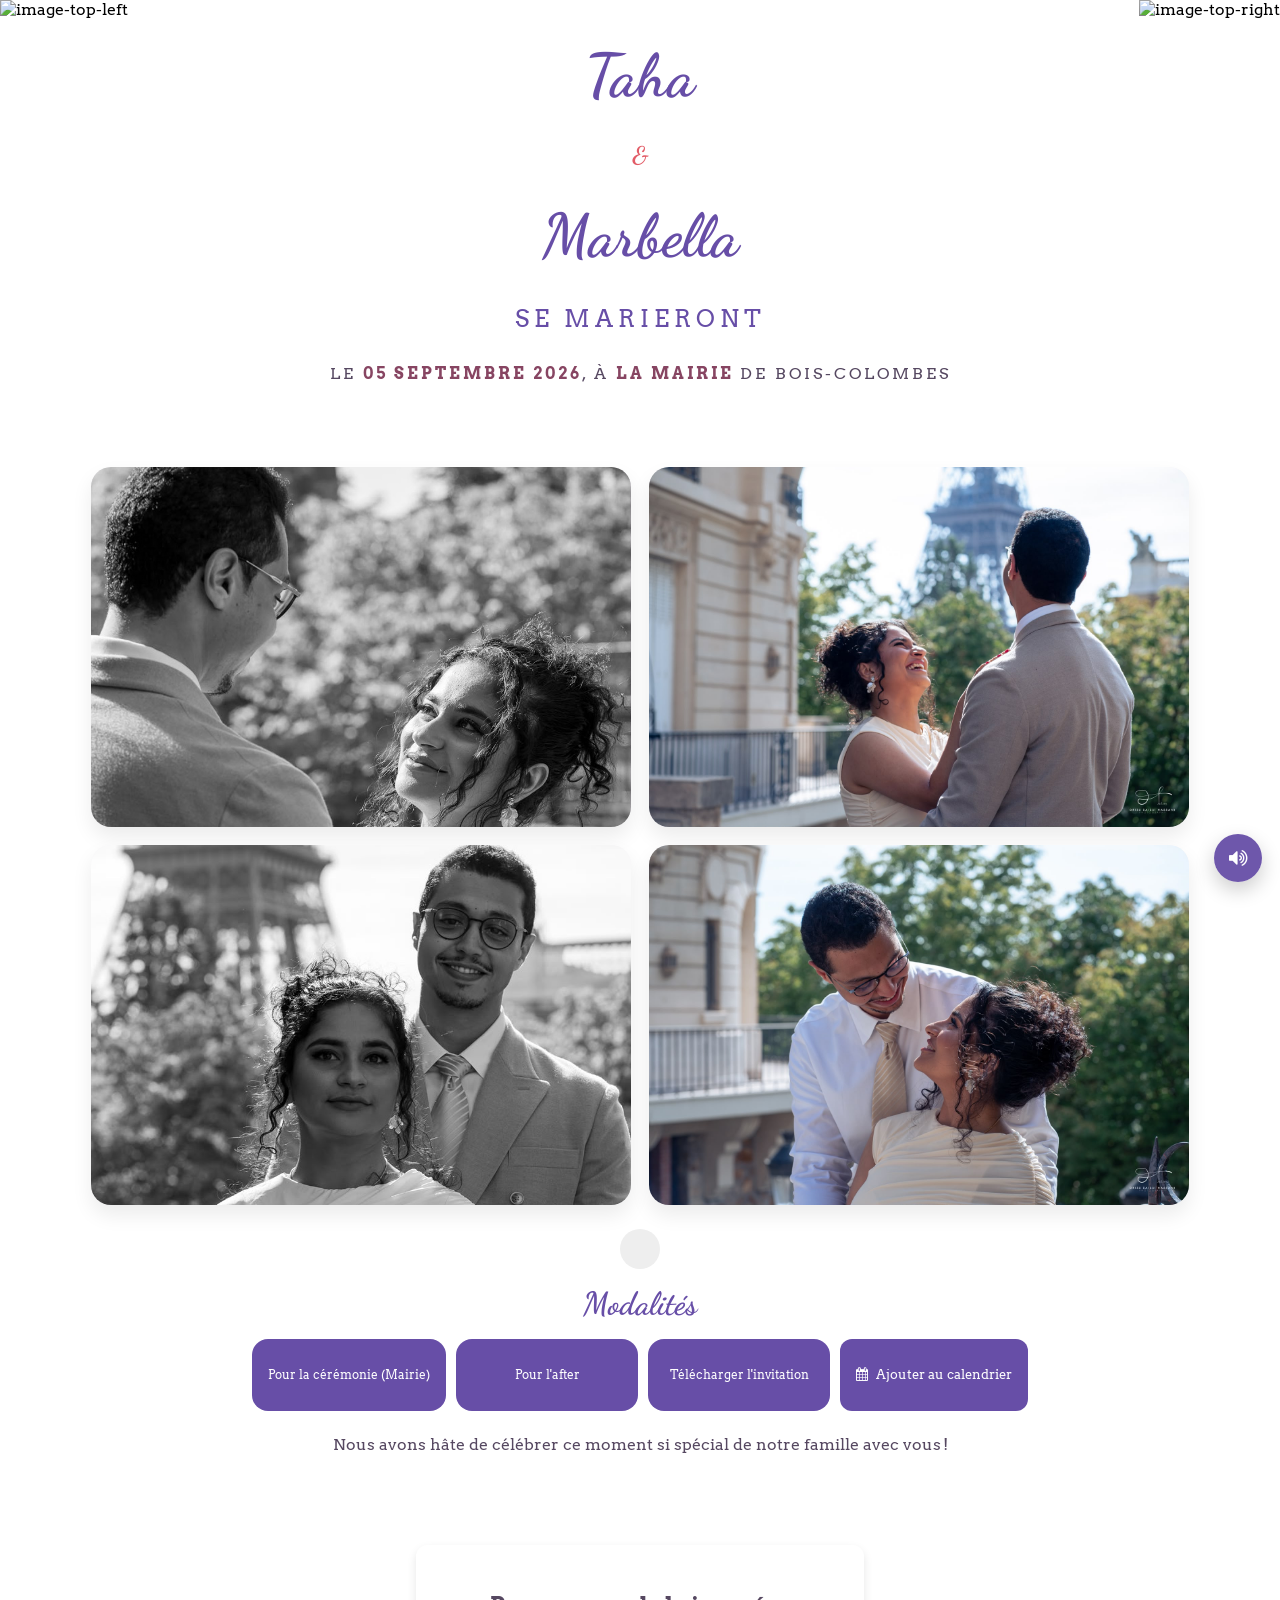
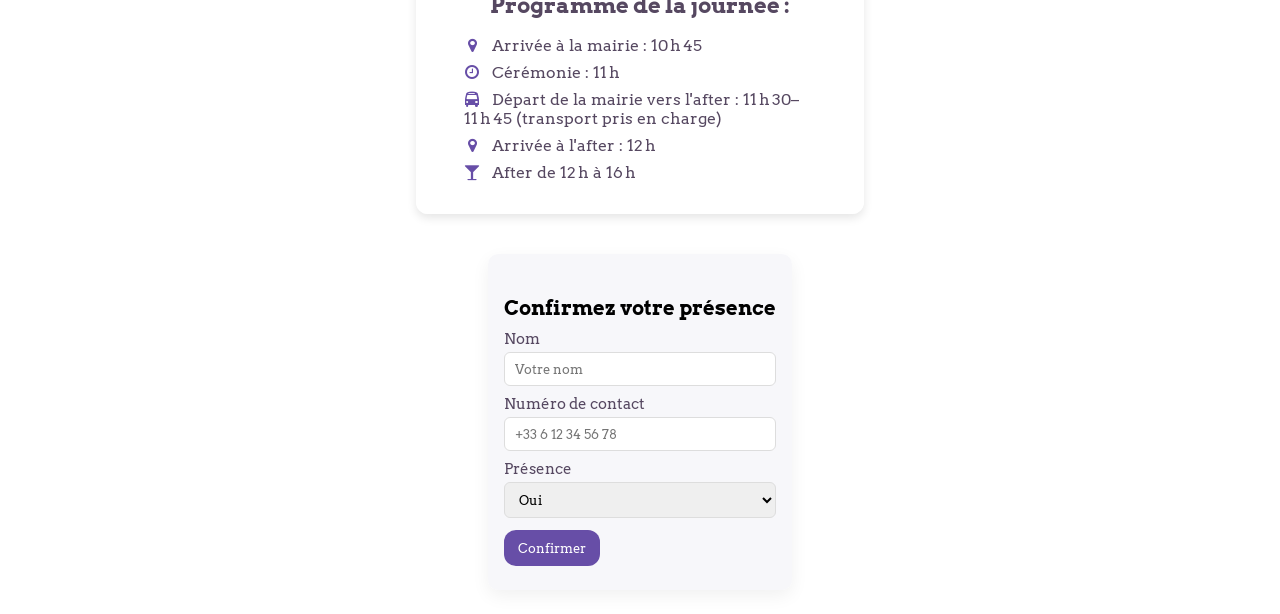
==== index.html @ 8bd746b9 "adding swipe effects for the pictures" ====
<!DOCTYPE html>
<html lang="en" >
   <head>
      <meta charset="UTF-8">
      <meta name="viewport" content="width=device-width, initial-scale=1.0">
      <link rel="shortcut icon" href="favicon.png" type="image/png"> 
      
      <title>Wedding Invitation | Nov 29 | Ashirwad Garden, Ranchi</title>

      <link href="https://fonts.googleapis.com/css?family=Arvo" rel="stylesheet">
      <link rel='stylesheet' href='https://fonts.googleapis.com/css?family=Dancing+Script&amp;display=swap'>
      <link rel="stylesheet" href="./css/style.css">
      <link rel="stylesheet" href="https://cdnjs.cloudflare.com/ajax/libs/font-awesome/4.7.0/css/font-awesome.min.css">
      <!-- Set this to your deployed Google Apps Script Web App URL or form endpoint -->
      <script>window.RSVP_ENDPOINT=''; /* paste your endpoint URL here after deployment */</script>
   </head>
   <body>
      <!-- partial:index.partial.html -->
      <div class="sakura-falling"></div>
      <img src="https://i.imgur.com/dGOOfnA.png" alt="image-top-right" class="top-right-decoration">
      <img src="https://i.imgur.com/t6ffnbn.png" alt="image-top-left" class="top-left-decoration"> 
      <section id="media"></section>
      <div class="wrap">
         <div class="title">
            <h1>Taha </h1>
            <h2>&</h2>
            <h1>Marbella</h1>
            <h3>se marieront</h3>
            <p>
               le <span class="date">05 Septembre 2026</span></29>, à <span class="place">la mairie </span> de Bois-Colombes        
            </p>
         </div>
      </div>
      <section class="photo-collage" aria-label="Collage des photos">
        <div class="collage-grid">
          <figure class="tile item-1"><img src="assets/img/our pics/WhatsApp%20Image%202026-08-11%20at%2015.45.39%20(1).jpeg" alt="Taha & Marbella" data-caption="Taha & Marbella"></figure>
          <figure class="tile item-2"><img src="assets/img/our pics/WhatsApp%20Image%202026-08-11%20at%2015.45.39%20(2).jpeg" alt="Taha & Marbella" data-caption="Taha & Marbella"></figure>
          <figure class="tile item-3"><img src="assets/img/our pics/WhatsApp%20Image%202026-08-11%20at%2015.45.39%20(3).jpeg" alt="Taha & Marbella" data-caption="Taha & Marbella"></figure>
          <figure class="tile item-4"><img src="assets/img/our pics/WhatsApp%20Image%202026-08-11%20at%2015.45.39%20(6).jpeg" alt="Taha & Marbella" data-caption="Taha & Marbella"></figure>
        </div>
      </section>
      <div id="time" role="status" aria-live="polite"></div>
      <p class="dance-med">
         Modalités
      </p>
      <div class="actions">
        <a class="venue" href="https://maps.app.goo.gl/y6X3sPoEUTNgAKXW9" target="_blank">Pour la cérémonie (Mairie)</a>
        <a class="venue" href="https://maps.app.goo.gl/P6CNYFRPGuBasNYU7" target="_blank">Pour l'after</a>
        <a class="venue" href="https://github.com/tnoumar/Wedding-Invitation/raw/master/assets/Save the date.pdf" download="Invitation | 23 Nov | Hope to see you there!">Télécharger l'invitation</a>
        <button id="calendar-download" type="button" class="btn venue"><i class="fa fa-calendar"></i> Ajouter au calendrier</button>
      </div>
      <p class="footer">
         Nous avons hâte de célébrer ce moment si spécial de notre famille avec vous !
                  <span></span>
      </p>
      <div class="music">
            <audio src="./assets/mp3/song.mp3" id="my_audio" loop="loop" autoplay></audio>
            <div class="controls" aria-hidden="false">
               <button id="toggle-music" class="btn audio-toggle" type="button" aria-pressed="true" aria-label="Arrêter la musique"><i class="fa fa-volume-up"></i></button>
            </div>
      </div>
         <!-- Invitation modal -->
         <div id="invitation-modal" class="modal" aria-hidden="true">
            <div class="modal-content" role="dialog" aria-modal="true" aria-label="Invitation preview">
               <button class="modal-close" id="modal-close" aria-label="Close invitation">×</button>
               <div class="modal-body">
                  <img id="inv-img" src="invitation/invitation%20card.jpeg" alt="Invitation preview">
               </div>
               <div class="modal-actions">
                  <a id="download-invite" href="invitation/Sonali%20%26%20Gagan.pdf" download class="btn">Download PDF</a>
                  <button id="print-invite" class="btn">Print</button>
               </div>
            </div>
         </div>
      <!-- schedule bullet points replacing happiness section -->
      <div class="schedule">
        <h4>Programme de la journée :</h4>
        <ul>
          <li><i class="fa fa-map-marker"></i> Arrivée à la mairie : 10 h 45</li>
          <li><i class="fa fa-clock-o"></i> Cérémonie : 11 h</li>
          <li><i class="fa fa-bus"></i> Départ de la mairie vers l'after : 11 h 30–11 h 45 (transport pris en charge)</li>
          <li><i class="fa fa-map-marker"></i> Arrivée à l'after : 12 h</li>
          <li><i class="fa fa-glass"></i> After de 12 h à 16 h</li>
        </ul>
      </div>
         <!-- RSVP form -->
         <div class="rsvp" id="rsvp">
            <h4>Confirmez votre présence</h4>
            <!-- Netlify form: name and data-netlify attributes enable Netlify Forms capture -->
            <form id="rsvp-form" name="rsvp" method="POST" action="/?success=true" data-netlify="true" data-netlify-honeypot="bot-field">
               <input type="hidden" name="form-name" value="rsvp">
               <input type="hidden" name="date" id="rsvp-date" value="">
               <!-- honeypot field for bots (Netlify) -->
               <p style="display:none"><label>Don’t fill this out if you're human: <input name="bot-field"></label></p>
               <label for="rsvp-name">Nom</label>
               <input type="text" id="rsvp-name" name="name" required placeholder="Votre nom">

               <label for="rsvp-phone">Numéro de contact</label>
               <input type="tel" id="rsvp-phone" name="phone" required placeholder="+33 6 12 34 56 78">

               <label for="rsvp-attending">Présence</label>
               <select id="rsvp-attending" name="attending">
                  <option value="yes">Oui</option>
                  <option value="no">Non</option>
               </select>

               <div style="margin-top:12px;">
                  <button type="submit" class="btn">Confirmer</button>
               </div>
            </form>
            <div id="rsvp-msg" role="status" aria-live="polite" style="margin-top:8px;color:#145689;font-weight:700"></div>

         </div>

         <!-- Responses modal -->
         <div id="responses-modal" class="modal" aria-hidden="true">
            <div class="modal-content" role="dialog" aria-modal="true" aria-label="Réponses RSVP">
               <button class="modal-close" id="responses-close" aria-label="Fermer les réponses">×</button>
               <div class="modal-body">
                  <table id="responses-table" style="width:100%;border-collapse:collapse">
                     <thead>
                        <tr>
                           <th style="text-align:left;padding:8px">Nom</th>
                           <th style="text-align:left;padding:8px">Téléphone</th>
                           <th style="text-align:left;padding:8px">Présence</th>
                           <th style="text-align:left;padding:8px">Date</th>
                        </tr>
                     </thead>
                     <tbody></tbody>
                  </table>
               </div>
            </div>
         </div>
      <!-- partial -->
      <script src='https://cdnjs.cloudflare.com/ajax/libs/jquery/3.4.1/jquery.min.js'></script>
      <script src='https://cdn.jsdelivr.net/gh/timoschaefer/jQuery-Sakura/jquery-sakura.min.js'></script>
      <script src="./js/script.js"></script>
   </body>


</html>
---- css/style.css ----
@-webkit-keyframes fall {
	0% {
		opacity: 0.9;
		top: 0
	}
	100% {
		opacity: 0.2;
		top: 100%
	}
}

@keyframes fall {
	0% {
		opacity: 0.9;
		top: 0
	}
	100% {
		opacity: 0.2;
		top: 100%
	}
}

@-webkit-keyframes blow-soft-left {
	0% {
		margin-left: 0
	}
	100% {
		margin-left: -50%
	}
}

@keyframes blow-soft-left {
	0% {
		margin-left: 0
	}
	100% {
		margin-left: -50%
	}
}

@-webkit-keyframes blow-medium-left {
	0% {
		margin-left: 0
	}
	100% {
		margin-left: -100%
	}
}

@keyframes blow-medium-left {
	0% {
		margin-left: 0
	}
	100% {
		margin-left: -100%
	}
}

@-webkit-keyframes blow-soft-right {
	0% {
		margin-left: 0
	}
	100% {
		margin-left: 50%
	}
}

@keyframes blow-soft-right {
	0% {
		margin-left: 0
	}
	100% {
		margin-left: 50%
	}
}

@-webkit-keyframes blow-medium-right {
	0% {
		margin-left: 0
	}
	100% {
		margin-left: 100%
	}
}

@keyframes blow-medium-right {
	0% {
		margin-left: 0
	}
	100% {
		margin-left: 100%
	}
}

@-webkit-keyframes sway-0 {
	0% {
		-webkit-transform: rotate(-5deg)
	}
	40% {
		-webkit-transform: rotate(28deg)
	}
	100% {
		-webkit-transform: rotate(3deg)
	}
}

@keyframes sway-0 {
	0% {
		-ms-transform: rotate(-5deg);
		transform: rotate(-5deg)
	}
	40% {
		-ms-transform: rotate(28deg);
		transform: rotate(28deg)
	}
	100% {
		-ms-transform: rotate(3deg);
		transform: rotate(3deg)
	}
}

@-webkit-keyframes sway-1 {
	0% {
		-webkit-transform: rotate(10deg)
	}
	40% {
		-webkit-transform: rotate(43deg)
	}
	100% {
		-webkit-transform: rotate(15deg)
	}
}

@keyframes sway-1 {
	0% {
		-ms-transform: rotate(10deg);
		transform: rotate(10deg)
	}
	40% {
		-ms-transform: rotate(43deg);
		transform: rotate(43deg)
	}
	100% {
		-ms-transform: rotate(15deg);
		transform: rotate(15deg)
	}
}

@-webkit-keyframes sway-2 {
	0% {
		-webkit-transform: rotate(15deg)
	}
	40% {
		-webkit-transform: rotate(56deg)
	}
	100% {
		-webkit-transform: rotate(22deg)
	}
}

@keyframes sway-2 {
	0% {
		-ms-transform: rotate(15deg);
		transform: rotate(15deg)
	}
	40% {
		-ms-transform: rotate(56deg);
		transform: rotate(56deg)
	}
	100% {
		-ms-transform: rotate(22deg);
		transform: rotate(22deg)
	}
}

@-webkit-keyframes sway-3 {
	0% {
		-webkit-transform: rotate(25deg)
	}
	40% {
		-webkit-transform: rotate(74deg)
	}
	100% {
		-webkit-transform: rotate(37deg)
	}
}

@keyframes sway-3 {
	0% {
		-ms-transform: rotate(25deg);
		transform: rotate(25deg)
	}
	40% {
		-ms-transform: rotate(74deg);
		transform: rotate(74deg)
	}
	100% {
		-ms-transform: rotate(37deg);
		transform: rotate(37deg)
	}
}

@-webkit-keyframes sway-4 {
	0% {
		-webkit-transform: rotate(40deg)
	}
	40% {
		-webkit-transform: rotate(68deg)
	}
	100% {
		-webkit-transform: rotate(25deg)
	}
}

@keyframes sway-4 {
	0% {
		-ms-transform: rotate(40deg);
		transform: rotate(40deg)
	}
	40% {
		-ms-transform: rotate(68deg);
		transform: rotate(68deg)
	}
	100% {
		-ms-transform: rotate(25deg);
		transform: rotate(25deg)
	}
}

@-webkit-keyframes sway-5 {
	0% {
		-webkit-transform: rotate(50deg)
	}
	40% {
		-webkit-transform: rotate(78deg)
	}
	100% {
		-webkit-transform: rotate(40deg)
	}
}

@keyframes sway-5 {
	0% {
		-ms-transform: rotate(50deg);
		transform: rotate(50deg)
	}
	40% {
		-ms-transform: rotate(78deg);
		transform: rotate(78deg)
	}
	100% {
		-ms-transform: rotate(40deg);
		transform: rotate(40deg)
	}
}

@-webkit-keyframes sway-6 {
	0% {
		-webkit-transform: rotate(65deg)
	}
	40% {
		-webkit-transform: rotate(92deg)
	}
	100% {
		-webkit-transform: rotate(58deg)
	}
}

@keyframes sway-6 {
	0% {
		-ms-transform: rotate(65deg);
		transform: rotate(65deg)
	}
	40% {
		-ms-transform: rotate(92deg);
		transform: rotate(92deg)
	}
	100% {
		-ms-transform: rotate(58deg);
		transform: rotate(58deg)
	}
}

@-webkit-keyframes sway-7 {
	0% {
		-webkit-transform: rotate(72deg)
	}
	40% {
		-webkit-transform: rotate(118deg)
	}
	100% {
		-webkit-transform: rotate(68deg)
	}
}

@keyframes sway-7 {
	0% {
		-ms-transform: rotate(72deg);
		transform: rotate(72deg)
	}
	40% {
		-ms-transform: rotate(118deg);
		transform: rotate(118deg)
	}
	100% {
		-ms-transform: rotate(68deg);
		transform: rotate(68deg)
	}
}

@-webkit-keyframes sway-8 {
	0% {
		-webkit-transform: rotate(94deg)
	}
	40% {
		-webkit-transform: rotate(136deg)
	}
	100% {
		-webkit-transform: rotate(82deg)
	}
}

@keyframes sway-8 {
	0% {
		-ms-transform: rotate(94deg);
		transform: rotate(94deg)
	}
	40% {
		-ms-transform: rotate(136deg);
		transform: rotate(136deg)
	}
	100% {
		-ms-transform: rotate(82deg);
		transform: rotate(82deg)
	}
}

.sakura {
	/* background: -webkit-linear-gradient(120deg, rgba(255, 255, 255, 0.6), rgba(255, 255, 255, 0.9));
    background: linear-gradient(120deg, rgba(255, 255, 255, 0.6), rgba(255, 255, 255, 0.9));*/
	background: red;
	pointer-events: none;
	position: absolute
}

.sakura {
	background: #674ea7;
}


/*******************************/

body {
	font-family: Arial, Helvetica, Sans-serif;
}

img {
	max-width: 100%;
	height: auto;
}

@media (max-width:900px) {
	img {
		max-width: 30%;
	}
}

.top-right-decoration {
	position: absolute;
	top: 0;
	right: 0;
	display: block;
}

.top-left-decoration {
	position: absolute;
	top: 0;
	left: 0;
	display: block;
}

.title h1 {
	font-family: 'Dancing Script', cursive;
	font-weight: bold;
	font-style: normal;
	font-size: 60px;
	margin: 32px 0;
	color: #674ea7;
}

.title h2 {
	font-family: 'Dancing Script', cursive;
	font-weight: bold;
	font-style: normal;
	margin: 0;
	padding: 0;
	font-size: 24px;
	color: #e25c67;
	line-height: 1;
}

.dance-med {
	font-family: 'Dancing Script', cursive;
	font-weight: bolder;
	font-style: normal;
	font-size: 32px;
	color: #674ea7;
	margin: 16px;
	text-align: center;
}

.title h3 {
	font-weight: 300;
	text-transform: uppercase;
	letter-spacing: 5px;
	font-size: 24px;
	color: #674ea7;
	margin-top: 5px;
}

.title p {
	color: #564861;
	margin: 30px 0 20px;
	text-transform: uppercase;
	letter-spacing: 3px;
	font-size: 16px;
}

.wrap {
	display: -webkit-flex;
	display: flex;
	-webkit-flex-wrap: wrap;
	flex-wrap: wrap;
	-webkit-justify-content: center;
	justify-content: center;
	-webkit-align-items: center;
	align-items: center;
	width: 100%;
	max-width: 1200px;
	padding: 0 16px;
	box-sizing: border-box;
	text-align: center;
}


/** **/

* {
	/* margin: 0;
    padding: 0; */
	font-family: 'Arvo', serif;
}

body {
	display: flex;
	justify-content: center;
	align-items: center;
	/* height: 100vh;
    width: 100%; */
	flex-direction: column;
}

.title {
	margin-bottom: 40px;
}

#time {
	width: auto;
	height: auto;
	padding: 20px;
	background-color: #eee;
	border-radius: 20px;
	font-size: 16px;
}

.venue {
	display: inline-flex;
	align-items: center;
	justify-content: center;
	gap: 8px;
	width: auto;
	height: auto;
	background-color: #674ea7;
	border-radius: 16px;
	text-align: center;
	color: #fff;
	padding: 12px 16px;
	margin-right: 0;
	min-width: 145px;
}

.venue a {
	text-decoration: none;
	color: #fff;
}

.container {
	display: grid;
	grid-template-columns: 1fr 1fr;
	border-radius: 10px;
	overflow: hidden;
}

.block {
	width: 180px;
	height: 160px;
	display: flex;
	justify-content: center;
	align-items: center;
	text-align: center;
	color: #fff;
}

.days {
	background: linear-gradient(90deg, #b33a46, #9b313c);
}

.hours {
	background: linear-gradient(90deg, #a7c3cd, #90a9b2);
}

.minutes {
	background-color: #874562;
}

.seconds {
	background-color: #145689;
}

.date {
	color: #874562;
	font-weight: 900;
}

.place {
	color: #874562;
	font-weight: 900;
}

.footer {
	color: #564861;
	text-align: center;
	font-size: 16px;
	margin: 24px;
}

.phone {
	color: #874562
}

.end-msg {
	width: auto;
	height: auto;
	padding: 12px;
	background: linear-gradient(90deg, #b33a46, #9b313c);
	border-radius: 20px;
	font-size: 14px;
	color: #fff;
	font-size: 24px;
}

a {
	text-decoration: none;
}

.happiness {
	color: #874562;
	font-size: 24px;
	font-weight: bold;
	text-align: center;
	margin-bottom: 24px;
}

.twitter {
	color: #874562;
}

.music {
	display: block;
	margin: 12px 0;
	text-align: center;
}

.music audio {
	display: none; /* hide native audio UI, we provide play button */
}

.controls {
	display: inline-flex;
	gap: 8px;
	align-items: center;
	justify-content: center;
	margin-top: 8px;
}

.btn {
	background: #674ea7;
	color: #fff;
	border: none;
	padding: 10px 14px;
	border-radius: 12px;
	cursor: pointer;
	font-family: 'Arvo', serif;
	transition: transform 0.18s ease, background 0.18s ease, box-shadow 0.18s ease;
}

.btn:hover,
.venue:hover,
.audio-toggle:hover {
	transform: translateY(-1px);
	box-shadow: 0 12px 22px rgba(103, 78, 167, 0.18);
}

.audio-toggle {
	position: fixed;
	bottom: 18px;
	right: 18px;
	width: 48px;
	height: 48px;
	padding: 0;
	border-radius: 50%;
	background: rgba(103, 78, 167, 0.95);
	box-shadow: 0 8px 20px rgba(0, 0, 0, 0.2);
	font-size: 20px;
	display: flex;
	align-items: center;
	justify-content: center;
}

.audio-toggle i {
	color: #fff;
}

.audio-toggle:hover {
	transform: scale(1.05);
}

.audio-toggle:focus {
	outline: 3px solid rgba(255,255,255,0.5);
}

.btn:focus {
	outline: 3px solid rgba(103,78,167,0.25);
}

.play-btn {
	background: linear-gradient(90deg, #e25c67, #b33a46);
}

/* Modal styles */
.modal {
	position: fixed;
	inset: 0;
	display: none;
	align-items: center;
	justify-content: center;
	background: rgba(0,0,0,0.5);
	z-index: 1000;
}

.modal[aria-hidden="false"] {
	display: flex;
}

.modal-content {
	background: #fff;
	border-radius: 8px;
	max-width: 90%;
	max-height: 90%;
	padding: 12px;
	box-shadow: 0 10px 30px rgba(0,0,0,0.3);
	position: relative;
	overflow: auto;
}

.modal-close {
	position: absolute;
	right: 8px;
	top: 8px;
	background: transparent;
	border: none;
	font-size: 24px;
	cursor: pointer;
}

.modal-body img {
	max-width: 100%;
	height: auto;
	display: block;
	margin: 0 auto 12px;
}

.modal-actions {
	display: flex;
	gap: 8px;
	justify-content: center;
	margin-top: 8px;
}

/* Device preview helper classes — simulate widths */
.preview-phone .wrap,
.preview-phone .modal-content {
	width: 360px;
	max-width: 90%;
}

.preview-tablet .wrap,
.preview-tablet .modal-content {
	width: 768px;
	max-width: 90%;
}

.preview-desktop .wrap,
.preview-desktop .modal-content {
	width: 1024px;
	max-width: 100%;
}

.actions {
	display: flex;
	flex-wrap: wrap;
	justify-content: center;
	gap: 10px;
	font-size: 12px;
	letter-spacing: 0pt;
}

.actions > a,
.actions > button {
	display: inline-flex;
	align-items: center;
	justify-content: center;
	gap: 8px;
 	min-width: 150px;
 	max-width: 280px;
 	flex: 0 0 auto;
 	width: auto;
 	text-decoration: none;
 	padding: 12px 16px;
 	line-height: 1.3;
 	min-height: 48px;
}

.actions > a,
.actions > button {
	background: #674ea7;
	color: #fff;
}

.actions > a:hover,
.actions > button:hover {
	transform: translateY(-1px);
}

/* schedule section styling */
.schedule {
    background: rgba(255,255,255,0.9);
    padding: 16px 24px;
    border-radius: 12px;
    max-width: 400px;
    margin: 24px auto;
    box-shadow: 0 4px 10px rgba(0,0,0,0.1);
    font-family: 'Dancing Script', cursive;
    color: #564861;
}

.schedule h4 {
    margin-bottom: 12px;
    font-size: 1.4em;
    text-align: center;
}

.schedule ul {
    list-style: none;
    padding: 0;
}

.schedule li {
    /* icons are inline now; add left padding for spacing */
    padding-left: 24px;
    margin-bottom: 8px;
    list-style: none;
}

.schedule li i.fa {
    margin-right: 8px;
    color: #674ea7;
    width: 16px;
    text-align: center;
}
/* Photo collage styles */
.photo-collage {
	max-width: 1100px;
    margin: 24px auto;
    padding: 0 12px;
    color: #564861;
}

.photo-collage h4 {
    font-size: 1.9rem;
    text-align: center;
    margin-bottom: 18px;
    color: #674ea7;
    font-family: 'Dancing Script', cursive;
}

.collage-grid {
	display: grid;
	grid-template-columns: repeat(auto-fit, minmax(240px, 1fr));
	gap: 12px;
	align-items: start;
}

figure.tile,
.tile {
    margin: 0;
    padding: 0;
    overflow: hidden;
    border-radius: 20px;
    background: #f9f7fb;
    box-shadow: 0 10px 20px rgba(0,0,0,0.08);
}

.tile img {
    width: 100%;
    height: auto;
    display: block;
    transition: transform 0.4s ease;
}

.tile:hover img {
    transform: scale(1.05);
}

.item-1,
.item-2,
.item-3,
.item-4 {
    grid-column: auto !important;
    grid-row: auto !important;
}

@media (max-width: 780px) {
    .collage-grid {
        grid-template-columns: 1fr;
    }
}

@media (min-width: 900px) {
	.collage-grid {
		grid-template-columns: repeat(2, minmax(320px, 1fr));
		gap: 18px;
	}
	.tile img {
		object-fit: cover;
		width: 100%;
		height: 360px;
		min-height: 360px;
		max-height: 360px;
	}
}

/* Ensure collage images override the global `img` sizing on small screens
   (there's a global `img { max-width:30% }` for decorative images). */
.photo-collage .tile img {
    max-width: 100%;
    width: 100%;
    height: auto;
    display: block;
    object-fit: cover;
    object-position: center;
}

@media (max-width: 900px) {
    .photo-collage .tile img {
        height: auto;
        max-width: 100%;
        object-fit: cover;
    }
}

.photo-modal {
    position: fixed;
    inset: 0;
    background: rgba(0,0,0,0.85);
    display: none;
    align-items: center;
    justify-content: center;
    z-index: 1100;
    padding: 18px;
}

.photo-modal[aria-hidden="false"] {
    display: flex;
}

.photo-modal-content {
    max-width: 95%;
    max-height: 95%;
    position: relative;
}

.photo-modal-content img {
    width: 100%;
    height: auto;
    display: block;
    border-radius: 16px;
    box-shadow: 0 20px 40px rgba(0,0,0,0.4);
}

.photo-modal-close {
    position: absolute;
    top: 10px;
    right: 10px;
    background: rgba(255,255,255,0.85);
    border: none;
    border-radius: 50%;
    width: 40px;
    height: 40px;
    font-size: 24px;
    cursor: pointer;
}

.photo-modal-prev,
.photo-modal-next {
	position: absolute;
	top: 50%;
	transform: translateY(-50%);
	background: rgba(255,255,255,0.9);
	border: none;
	width: 48px;
	height: 64px;
	font-size: 28px;
	border-radius: 8px;
	box-shadow: 0 6px 18px rgba(0,0,0,0.18);
	cursor: pointer;
}
.photo-modal-prev { left: 12px; }
.photo-modal-next { right: 12px; }

.photo-modal-img {
	max-width: 100%;
	max-height: 75vh;
	display: block;
	margin: 0 auto;
	border-radius: 12px;
}
.photo-modal-caption {
	color: #fff;
	text-align: center;
	margin-top: 12px;
}

@media (max-width: 520px) {
    .actions {
		display: grid;
		grid-template-columns: repeat(auto-fit, minmax(150px, 1fr));
		gap: 10px;
		width: 100%;
		justify-content: center;
    }
    .actions > a,
    .actions > button {
		flex: 0 0 auto;
		width: 100%;
		max-width: 260px;
		min-width: 0;
		min-height: 44px;
		padding: 10px 14px;
        font-size: 0.95rem;
        line-height: 1.4;
        box-sizing: border-box;
        margin: 0 auto;
    }
    .actions > a,
    .actions > button {
        justify-content: center;
    }
    .audio-toggle {
        bottom: 12px;
        right: 12px;
        width: 44px;
        height: 44px;
    }
    .rsvp {
        margin: 16px 12px;
        width: calc(100% - 24px);
    }
    .photo-collage {
        padding: 0 8px;
    }
    .photo-collage h4 {
        font-size: 1.5rem;
    }
}

/* RSVP styles */
.rsvp {
	background: rgba(247,247,250,0.9);
	padding: 16px;
	border-radius: 10px;
	max-width: 420px;
	margin: 16px auto;
	box-shadow: 0 6px 18px rgba(0,0,0,0.06);
}

.rsvp h4 {
	font-size: 1.25em;
	margin-bottom: 8px;
	text-align: center;
}

.rsvp label {
	display: block;
	margin-top: 8px;
	font-size: 0.95em;
	color: #564861;
}

.rsvp input[type="text"], .rsvp input[type="tel"], .rsvp select {
	width: 100%;
	padding: 8px 10px;
	margin-top: 4px;
	border-radius: 6px;
	border: 1px solid #ddd;
	box-sizing: border-box;
}

.rsvp-actions {
	display: flex;
	gap: 8px;
	justify-content: center;
}

#responses-table th, #responses-table td {
	border-bottom: 1px solid #eee;
	padding: 8px;
}

#responses-table tbody tr:nth-child(even) {background:#fafafa}
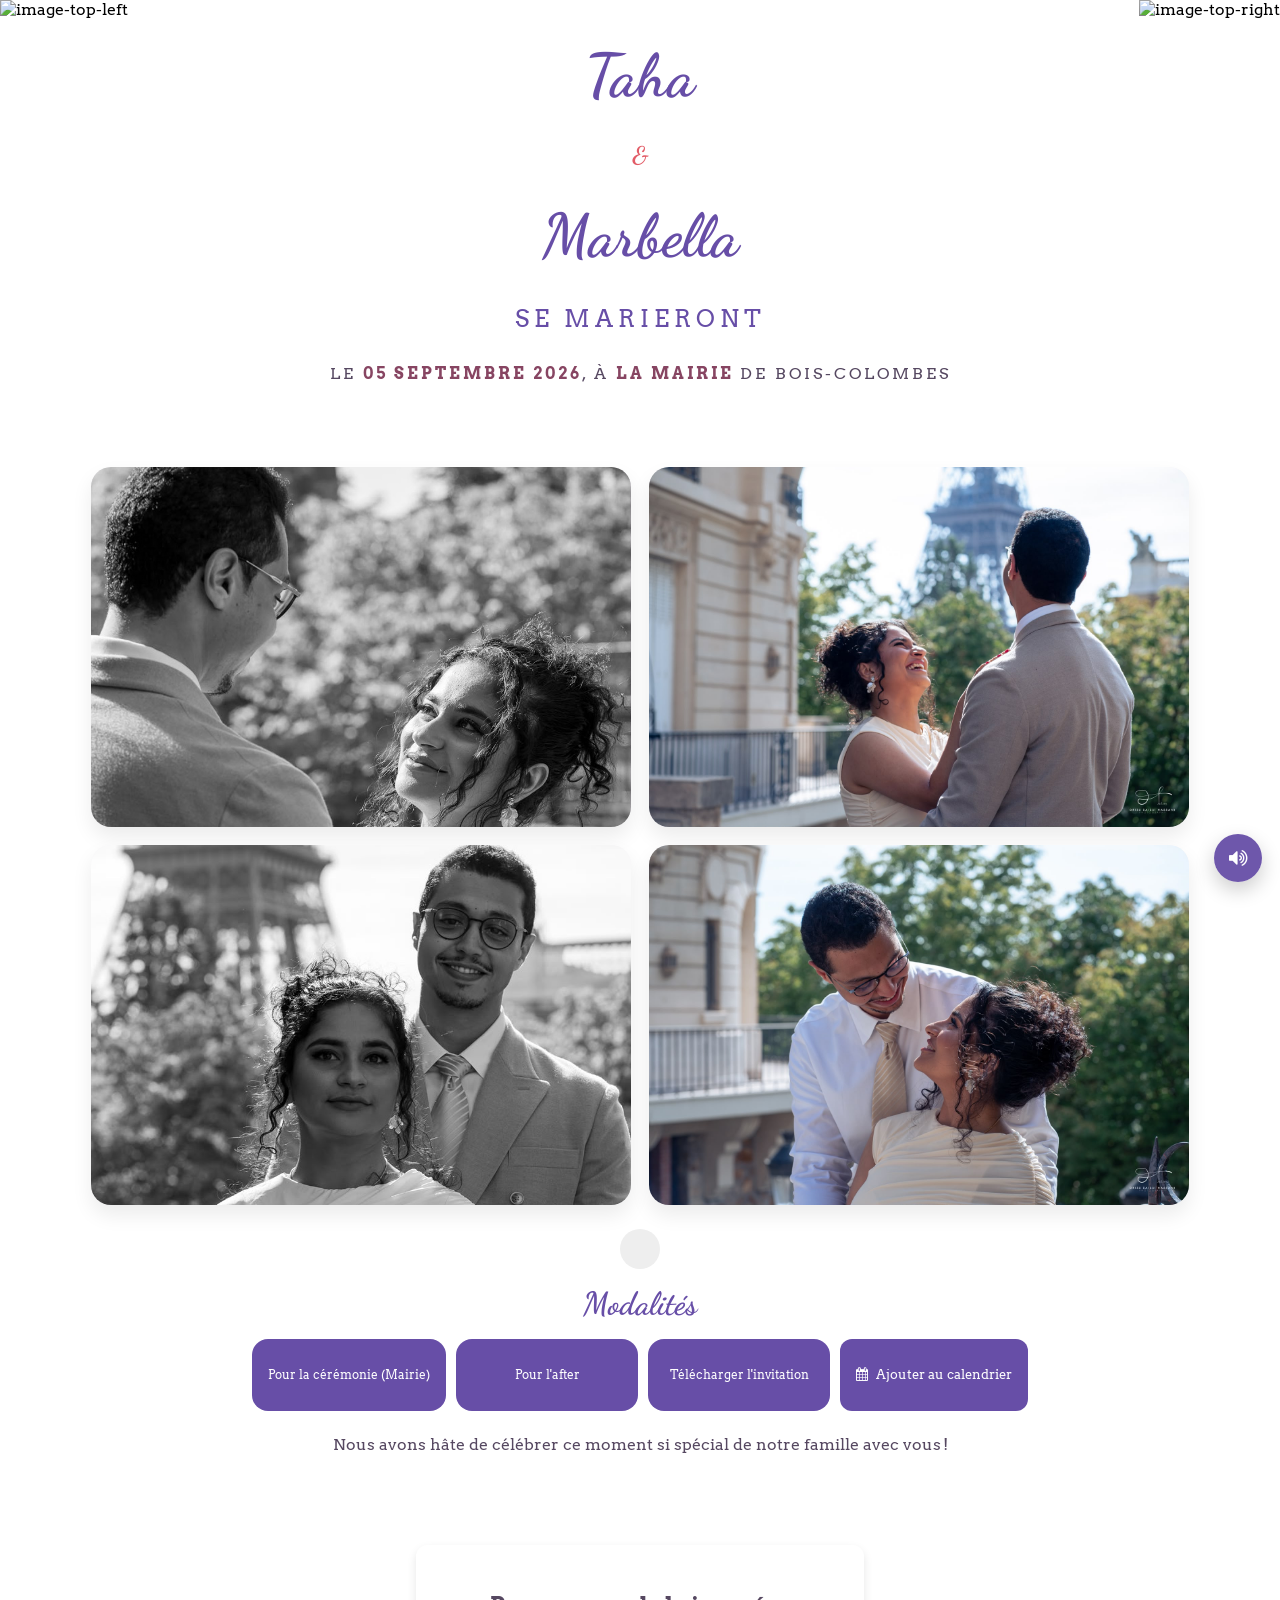
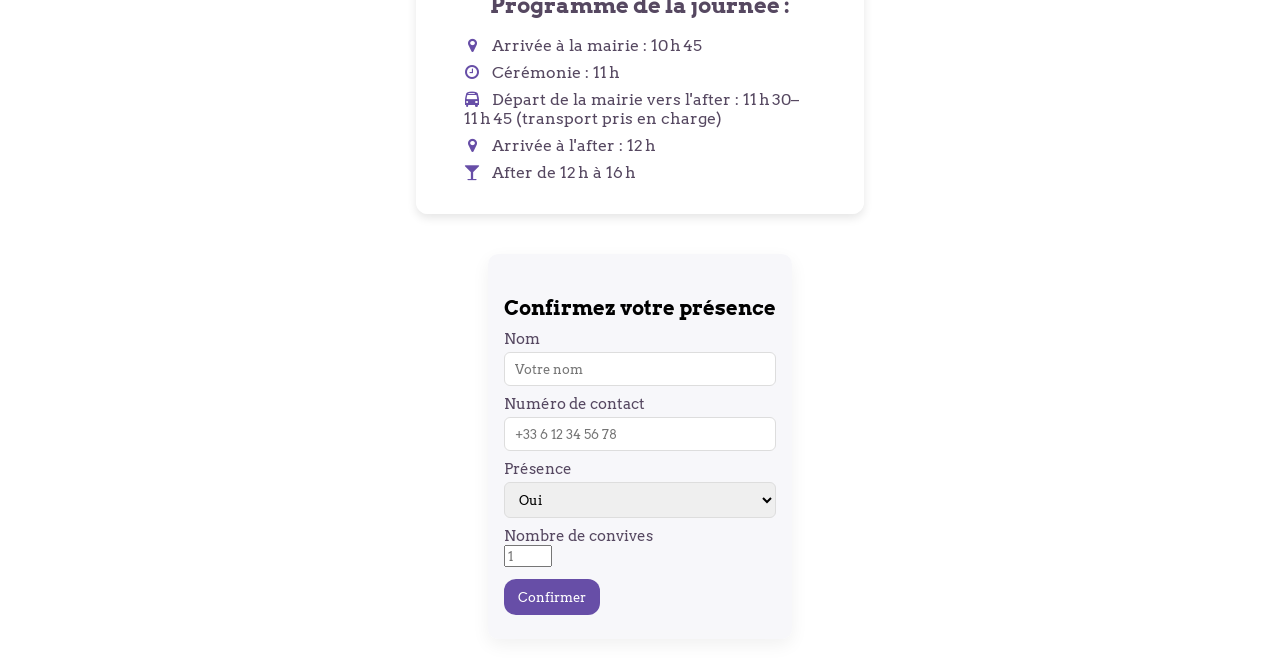
==== commit 1e2153fc: "modifying form adding number of invitees" ====
--- a/index.html
+++ b/index.html
@@ -5,7 +5,7 @@
       <meta name="viewport" content="width=device-width, initial-scale=1.0">
       <link rel="shortcut icon" href="favicon.png" type="image/png"> 
       
-      <title>Wedding Invitation | Nov 29 | Ashirwad Garden, Ranchi</title>
+      <title>Wedding Invitation | 5 sept | Taha & Marbella </title>
 
       <link href="https://fonts.googleapis.com/css?family=Arvo" rel="stylesheet">
       <link rel='stylesheet' href='https://fonts.googleapis.com/css?family=Dancing+Script&amp;display=swap'>
@@ -46,7 +46,7 @@
       <div class="actions">
         <a class="venue" href="https://maps.app.goo.gl/y6X3sPoEUTNgAKXW9" target="_blank">Pour la cérémonie (Mairie)</a>
         <a class="venue" href="https://maps.app.goo.gl/P6CNYFRPGuBasNYU7" target="_blank">Pour l'after</a>
-        <a class="venue" href="https://github.com/tnoumar/Wedding-Invitation/raw/master/assets/Save the date.pdf" download="Invitation | 23 Nov | Hope to see you there!">Télécharger l'invitation</a>
+      <a class="venue" href="assets/Save%20the%20date.pdf" target="_blank" rel="noopener">Télécharger l'invitation</a>
         <button id="calendar-download" type="button" class="btn venue"><i class="fa fa-calendar"></i> Ajouter au calendrier</button>
       </div>
       <p class="footer">
@@ -83,34 +83,43 @@
           <li><i class="fa fa-glass"></i> After de 12 h à 16 h</li>
         </ul>
       </div>
-         <!-- RSVP form -->
-         <div class="rsvp" id="rsvp">
-            <h4>Confirmez votre présence</h4>
-            <!-- Netlify form: name and data-netlify attributes enable Netlify Forms capture -->
-            <form id="rsvp-form" name="rsvp" method="POST" action="/?success=true" data-netlify="true" data-netlify-honeypot="bot-field">
-               <input type="hidden" name="form-name" value="rsvp">
-               <input type="hidden" name="date" id="rsvp-date" value="">
-               <!-- honeypot field for bots (Netlify) -->
-               <p style="display:none"><label>Don’t fill this out if you're human: <input name="bot-field"></label></p>
-               <label for="rsvp-name">Nom</label>
-               <input type="text" id="rsvp-name" name="name" required placeholder="Votre nom">
+      <!-- RSVP form -->
+<div class="rsvp" id="rsvp">
+  <h4>Confirmez votre présence</h4>
+  
+  <!-- FIX 1: Cleaned up form attributes (removed action="/success" and conflicting netlify tags) -->
+  <form id="rsvp-form" name="rsvp" method="POST" data-netlify="true" data-netlify-honeypot="bot-field">
+     
+     <input type="hidden" name="form-name" value="rsvp">
+     <input type="hidden" name="date" id="rsvp-date" value="">
+     
+     <!-- Honeypot field for bots -->
+     <p style="display:none">
+       <label>Don’t fill this out if you're human: <input name="bot-field" /></label>
+     </p>
 
-               <label for="rsvp-phone">Numéro de contact</label>
-               <input type="tel" id="rsvp-phone" name="phone" required placeholder="+33 6 12 34 56 78">
+     <label for="rsvp-name">Nom</label>
+     <input type="text" id="rsvp-name" name="name" required placeholder="Votre nom">
 
-               <label for="rsvp-attending">Présence</label>
-               <select id="rsvp-attending" name="attending">
-                  <option value="yes">Oui</option>
-                  <option value="no">Non</option>
-               </select>
+     <label for="rsvp-phone">Numéro de contact</label>
+     <input type="tel" id="rsvp-phone" name="phone" required placeholder="+33 6 12 34 56 78">
 
-               <div style="margin-top:12px;">
-                  <button type="submit" class="btn">Confirmer</button>
-               </div>
-            </form>
-            <div id="rsvp-msg" role="status" aria-live="polite" style="margin-top:8px;color:#145689;font-weight:700"></div>
+     <label for="rsvp-attending">Présence</label>
+     <select id="rsvp-attending" name="attending">
+        <option value="yes">Oui</option>
+        <option value="no">Non</option>
+     </select>
 
-         </div>
+     <label for="rsvp-guests">Nombre de convives</label>
+     <input type="number" id="rsvp-guests" name="guests" min="0" max="10" required placeholder="1">
+
+     <div style="margin-top:12px;">
+        <button type="submit" class="btn">Confirmer</button>
+     </div>
+  </form>
+  
+  <div id="rsvp-msg" role="status" aria-live="polite" style="margin-top:8px;color:#145689;font-weight:700"></div>
+</div>
 
          <!-- Responses modal -->
          <div id="responses-modal" class="modal" aria-hidden="true">
--- a/css/style.css
+++ b/css/style.css
@@ -512,19 +512,21 @@
 }
 
 .days {
-	background: linear-gradient(90deg, #b33a46, #9b313c);
+	background: linear-gradient(90deg, #cdcdcd, #e7e0eb);
+	color: #674ea7;
 }
 
 .hours {
-	background: linear-gradient(90deg, #a7c3cd, #90a9b2);
+background: linear-gradient(90deg, #674ea7, #dccffe);
 }
 
 .minutes {
-	background-color: #874562;
+	background: linear-gradient(90deg,   #674ea7, #dccffe);
 }
 
 .seconds {
-	background-color: #145689;
+			background: linear-gradient(90deg, #cdcdcd, #e7e0eb);
+	color: #674ea7;
 }
 
 .date {
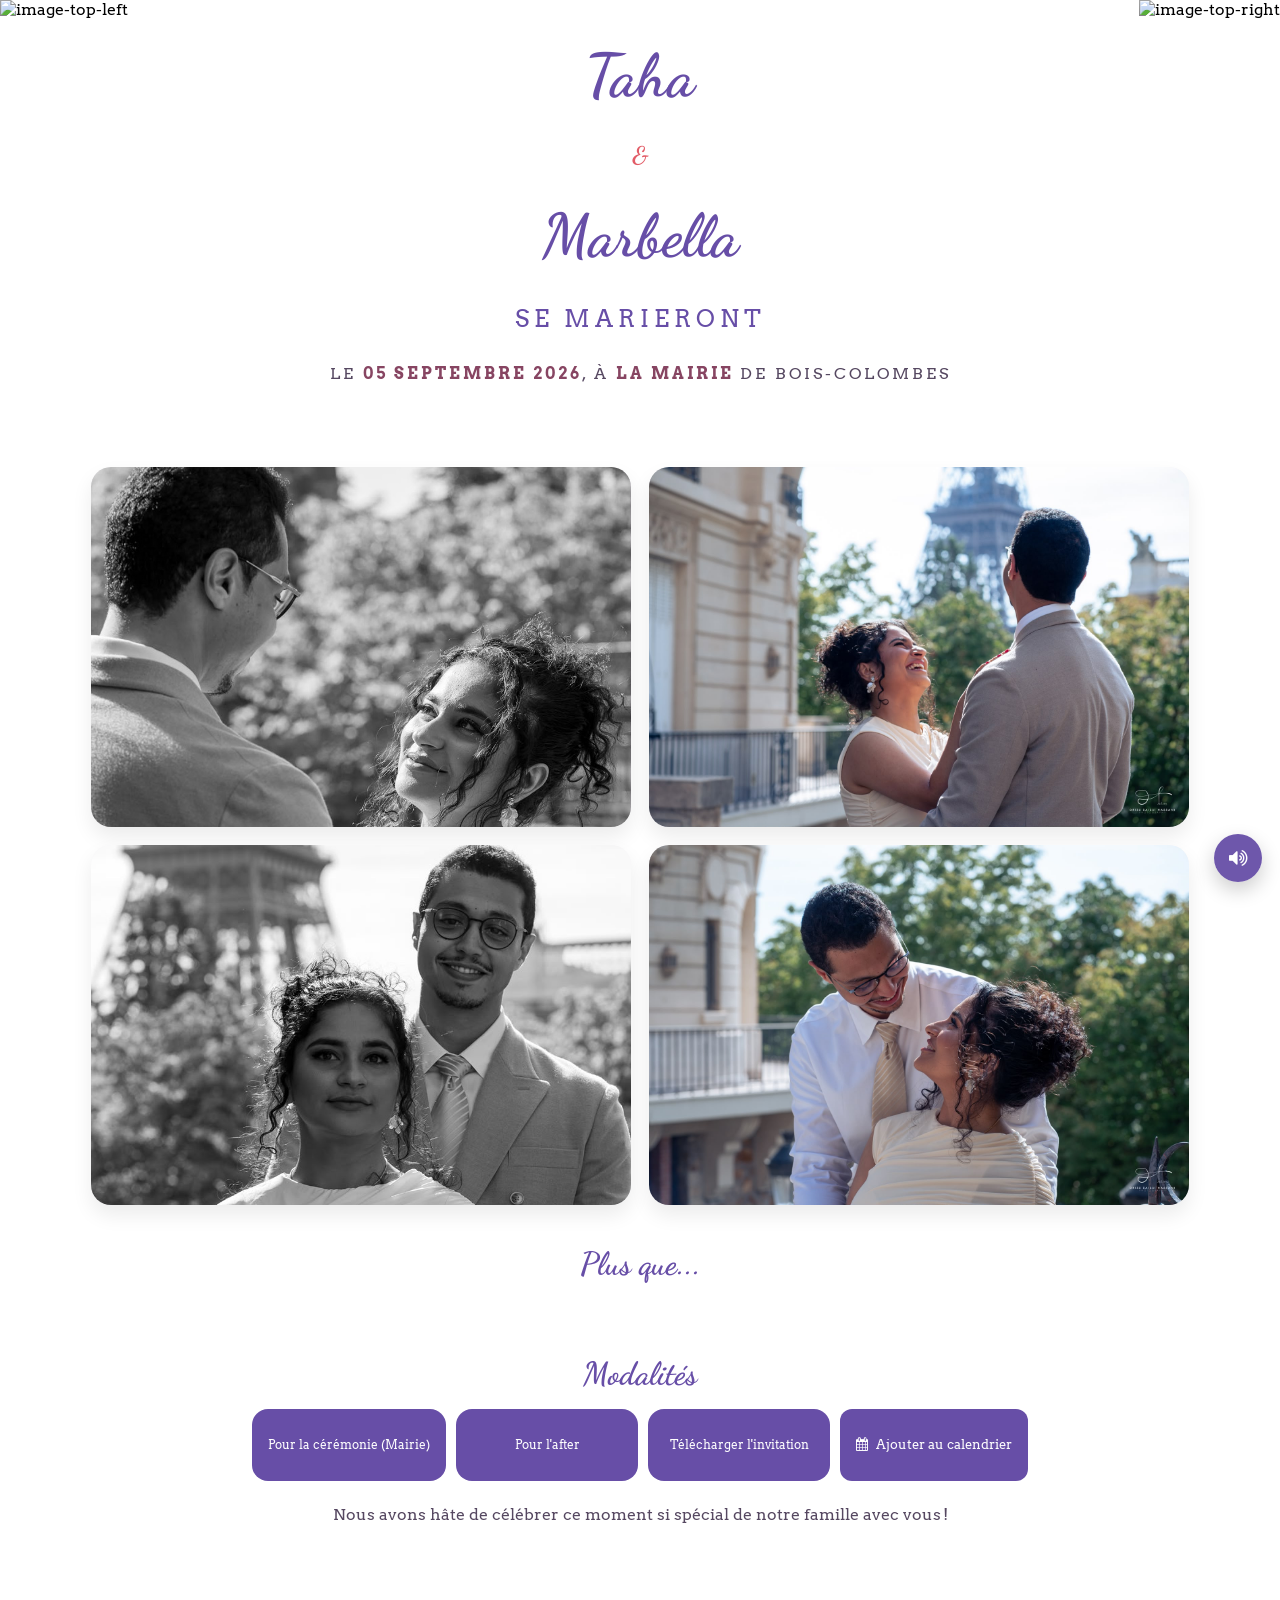
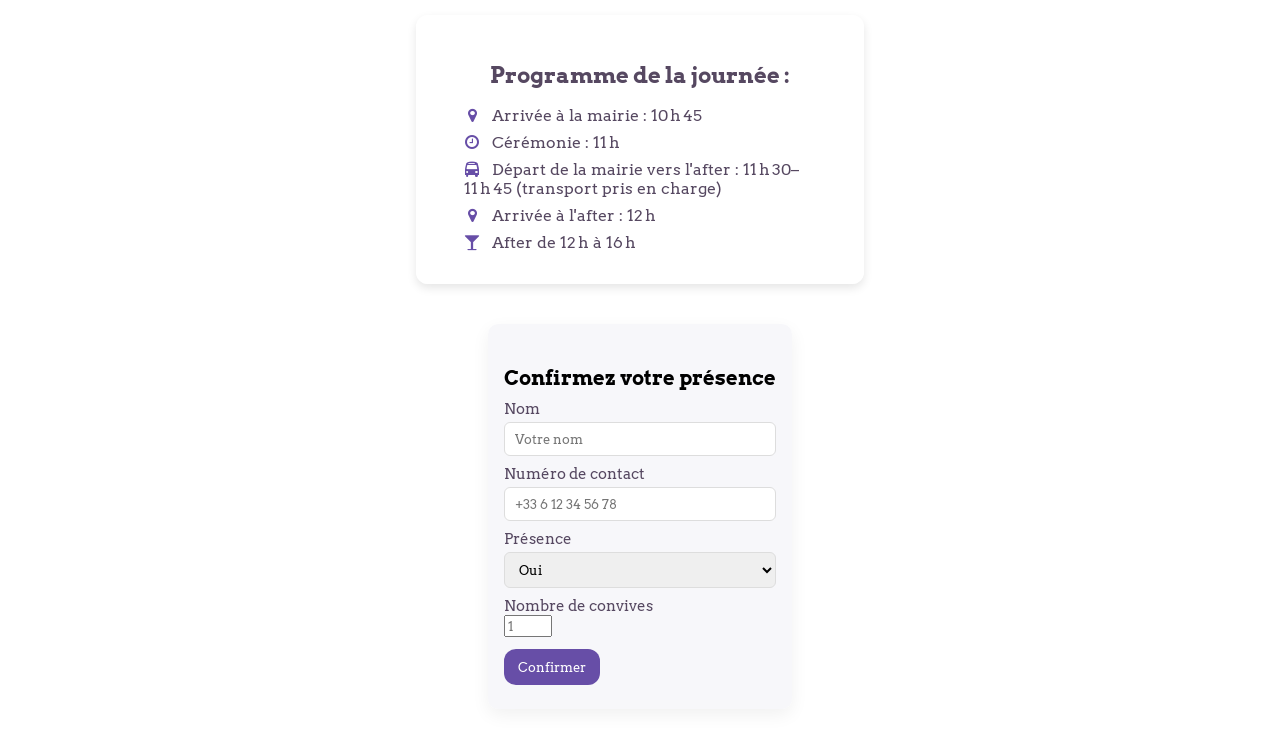
==== commit 2eb23daf: "bella's request" ====
--- a/index.html
+++ b/index.html
@@ -39,6 +39,7 @@
           <figure class="tile item-4"><img src="assets/img/our pics/WhatsApp%20Image%202026-08-11%20at%2015.45.39%20(6).jpeg" alt="Taha & Marbella" data-caption="Taha & Marbella"></figure>
         </div>
       </section>
+      <p class="countdown-title">Plus que...</p>
       <div id="time" role="status" aria-live="polite"></div>
       <p class="dance-med">
          Modalités
--- a/css/style.css
+++ b/css/style.css
@@ -468,9 +468,19 @@
 	width: auto;
 	height: auto;
 	padding: 20px;
-	background-color: #eee;
+	background-color: transparent;
 	border-radius: 20px;
 	font-size: 16px;
+}
+
+.countdown-title {
+	font-family: 'Dancing Script', cursive;
+	font-weight: bolder;
+	font-style: normal;
+	font-size: 32px;
+	color: #674ea7;
+	margin: 16px;
+	text-align: center;
 }
 
 .venue {
@@ -496,19 +506,43 @@
 
 .container {
 	display: grid;
-	grid-template-columns: 1fr 1fr;
+	grid-template-columns: 1fr 1fr 1fr 1fr;
+	gap: 15px;
 	border-radius: 10px;
-	overflow: hidden;
+	overflow: visible;
+	justify-items: center;
 }
 
 .block {
-	width: 180px;
-	height: 160px;
+	width: 100px;
+	height: 120px;
 	display: flex;
+	flex-direction: column;
 	justify-content: center;
 	align-items: center;
 	text-align: center;
 	color: #fff;
+	border-radius: 12px;
+	font-weight: bold;
+	box-shadow: 0 4px 15px rgba(0, 0, 0, 0.1);
+	transition: transform 0.3s ease;
+}
+
+.block:hover {
+	transform: scale(1.05);
+}
+
+.block > div:first-child {
+	font-size: 32px;
+	font-weight: bold;
+	margin-bottom: 8px;
+}
+
+.block > div:last-child {
+	font-size: 12px;
+	text-transform: uppercase;
+	letter-spacing: 1px;
+	opacity: 0.9;
 }
 
 .days {
@@ -521,12 +555,29 @@
 }
 
 .minutes {
-	background: linear-gradient(90deg,   #674ea7, #dccffe);
-}
+background: linear-gradient(90deg, #cdcdcd, #e7e0eb);
+	color: #674ea7;}
 
 .seconds {
-			background: linear-gradient(90deg, #cdcdcd, #e7e0eb);
-	color: #674ea7;
+		background: linear-gradient(90deg, #674ea7, #dccffe);
+
+	/* background: linear-gradient(135deg, #95E1D3, #38ADA9); */
+}
+
+@media (max-width: 768px) {
+	.container {
+		grid-template-columns: 1fr 1fr;
+		gap: 10px;
+	}
+	
+	.block {
+		width: 80px;
+		height: 100px;
+	}
+	
+	.block > div:first-child {
+		font-size: 24px;
+	}
 }
 
 .date {
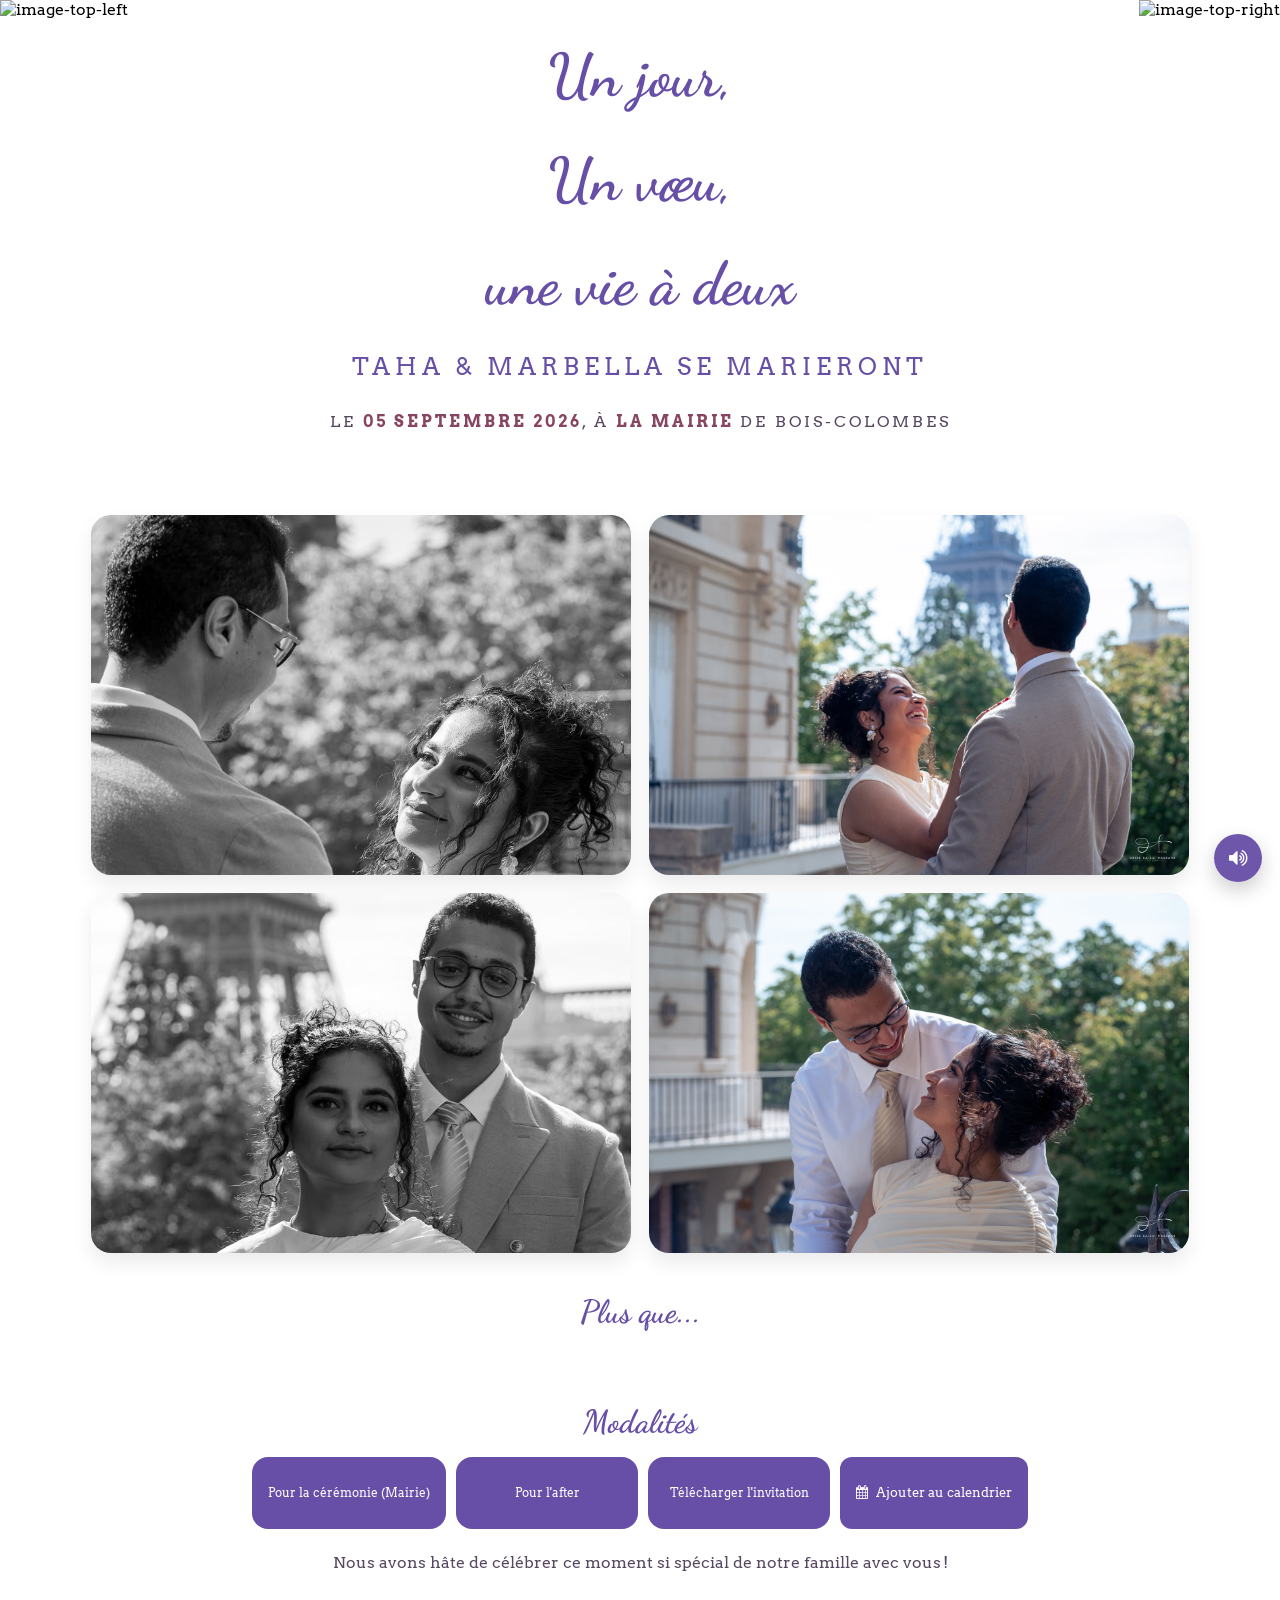
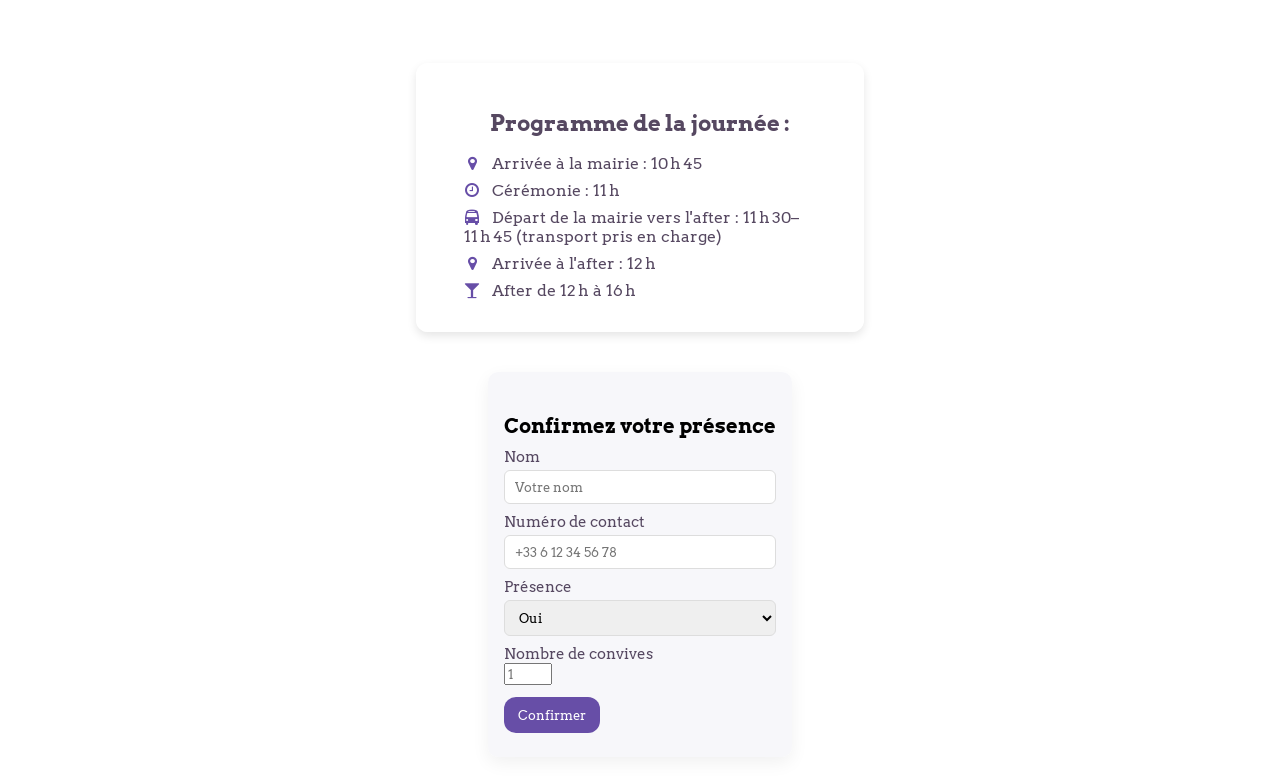
==== commit 45125b01: "with fade" ====
--- a/index.html
+++ b/index.html
@@ -22,10 +22,13 @@
       <section id="media"></section>
       <div class="wrap">
          <div class="title">
-            <h1>Taha </h1>
-            <h2>&</h2>
-            <h1>Marbella</h1>
-            <h3>se marieront</h3>
+            <h1>Un jour, </h1>
+            <h1>Un vœu,</h1> 
+            <h1>une vie à deux
+ </h1>
+            <!-- <h2>&</h2>
+            <h1>Marbella</h1> -->
+            <h3>Taha & Marbella se marieront</h3>
             <p>
                le <span class="date">05 Septembre 2026</span></29>, à <span class="place">la mairie </span> de Bois-Colombes        
             </p>
--- a/css/style.css
+++ b/css/style.css
@@ -90,6 +90,20 @@
 	100% {
 		margin-left: 100%
 	}
+}
+
+@keyframes fadeIn {
+	0% {
+		opacity: 0;
+	}
+	100% {
+		opacity: 1;
+	}
+}
+
+.fade-content {
+	opacity: 1;
+	transition: opacity 0.1s linear;
 }
 
 @-webkit-keyframes sway-0 {
@@ -366,17 +380,29 @@
 }
 
 .top-right-decoration {
-	position: absolute;
-	top: 0;
-	right: 0;
-	display: block;
+	position: absolute !important;
+	top: 0 !important;
+	right: 0 !important;
+	display: block !important;
+	z-index: 9999 !important;
+	pointer-events: none !important;
+	opacity: 1 !important;
+	transform: none !important;
+	width: auto;
+	height: auto;
 }
 
 .top-left-decoration {
-	position: absolute;
-	top: 0;
-	left: 0;
-	display: block;
+	position: absolute !important;
+	top: 0 !important;
+	left: 0 !important;
+	display: block !important;
+	z-index: 9999 !important;
+	pointer-events: none !important;
+	opacity: 1 !important;
+	transform: none !important;
+	width: auto;
+	height: auto;
 }
 
 .title h1 {
@@ -564,19 +590,116 @@
 	/* background: linear-gradient(135deg, #95E1D3, #38ADA9); */
 }
 
+/* Tablet and smaller */
 @media (max-width: 768px) {
+	#time {
+		padding: 15px;
+	}
+	
+	.countdown-title {
+		font-size: 24px;
+		margin: 12px;
+	}
+	
 	.container {
+		display: grid;
 		grid-template-columns: 1fr 1fr;
+		gap: 12px;
+		padding: 0 10px;
+	}
+	
+	.block {
+		width: 90px;
+		height: 110px;
+		border-radius: 10px;
+	}
+	
+	.block > div:first-child {
+		font-size: 28px;
+	}
+	
+	.block > div:last-child {
+		font-size: 11px;
+	}
+}
+
+/* Mobile phones */
+@media (max-width: 480px) {
+	#time {
+		padding: 12px 8px;
+		margin: 10px 0;
+		width: 100%;
+		box-sizing: border-box;
+	}
+	
+	.countdown-title {
+		font-size: 20px;
+		margin: 10px 0;
+		padding: 0 8px;
+	}
+	
+	.container {
+		display: grid;
+		grid-template-columns: 1fr 1fr 1fr 1fr;
+		gap: 12px;
+		padding: 0 8px;
+		width: 100%;
+		box-sizing: border-box;
+	}
+	
+	.block {
+		width: 100%;
+		height: 85px;
+		border-radius: 8px;
+		box-shadow: 0 2px 8px rgba(0, 0, 0, 0.1);
+		padding: 8px 4px;
+		min-width: 0;
+	}
+	
+	.block > div:first-child {
+		font-size: 22px;
+		margin-bottom: 4px;
+	}
+	
+	.block > div:last-child {
+		font-size: 9px;
+		letter-spacing: 0.5px;
+	}
+}
+
+/* Small phones (< 360px) */
+@media (max-width: 360px) {
+	#time {
+		padding: 10px 6px;
+		margin: 8px 0;
+	}
+	
+	.countdown-title {
+		font-size: 18px;
+		margin: 8px 0;
+		padding: 0 6px;
+	}
+	
+	.container {
+		grid-template-columns: 1fr 1fr 1fr 1fr;
 		gap: 10px;
+		padding: 0 6px;
 	}
 	
 	.block {
-		width: 80px;
-		height: 100px;
+		height: 80px;
+		padding: 6px 2px;
+		min-width: 0;
 	}
 	
 	.block > div:first-child {
-		font-size: 24px;
+		font-size: 20px;
+		margin-bottom: 3px;
+	}
+	
+	.block > div:last-child {
+		font-size: 8px;
+		letter-spacing: 0;
 	}
 }
 
